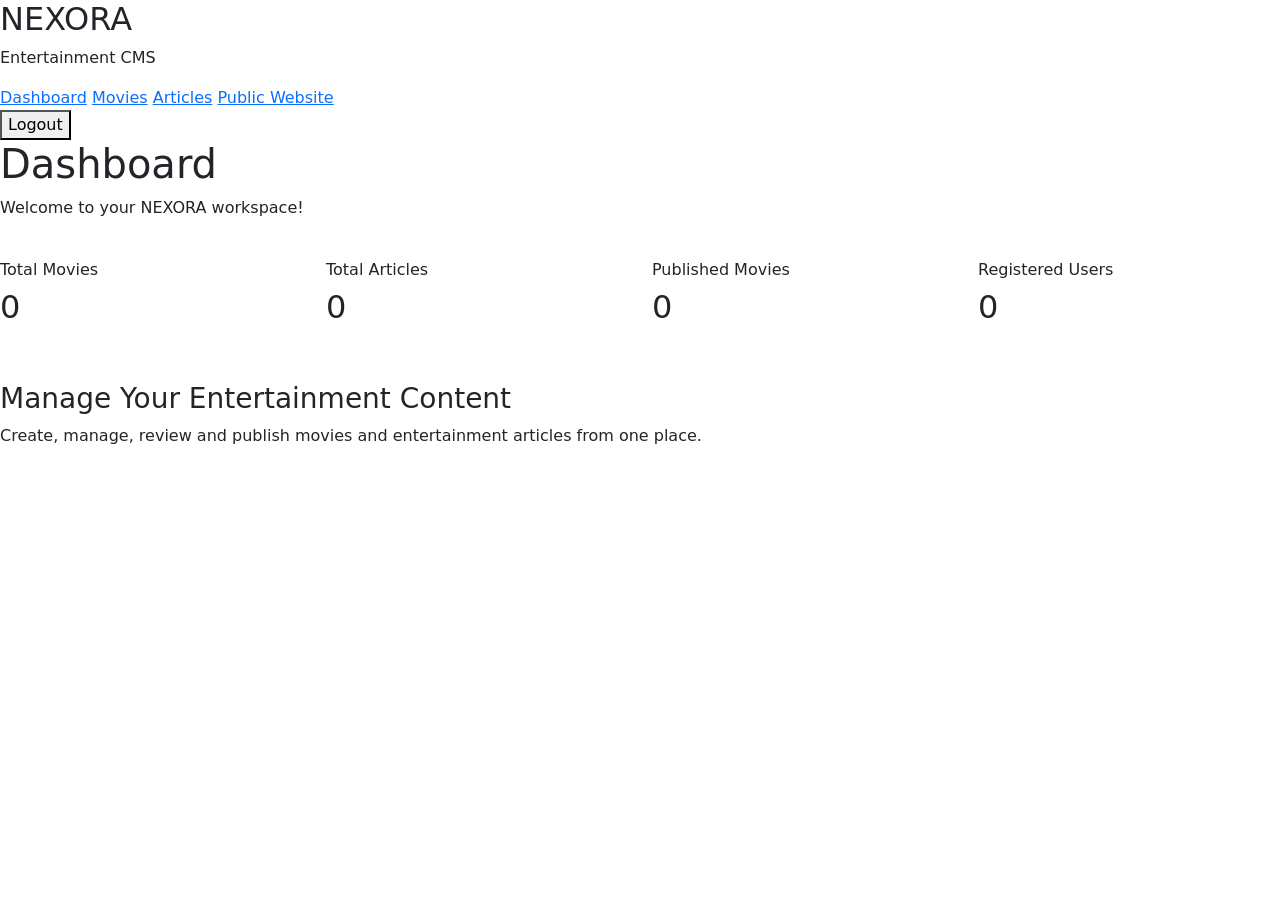
==== frontend/dashboard.html @ 6148d0ea "Initial commit - NEXORA CMS" ====
<!DOCTYPE html>
<html lang="en">
<head>
    <meta charset="UTF-8">
    <meta name="viewport" content="width=device-width, initial-scale=1.0">

    <title>NEXORA | Dashboard</title>

    <!-- Bootstrap CSS -->
    <link href="https://cdn.jsdelivr.net/npm/bootstrap@5.3.3/dist/css/bootstrap.min.css" rel="stylesheet">

    <!-- Custom CSS -->
    <link rel="stylesheet" href="css/style.css">
</head>

<body>

    <div class="dashboard-container">

        <!-- Sidebar -->
        <aside class="sidebar">

            <h2 class="sidebar-logo">NEXORA</h2>
            <p class="sidebar-tagline">Entertainment CMS</p>

            <nav>
                <a href="dashboard.html" class="active">Dashboard</a>
                <a href="movies.html">Movies</a>
                <a href="articles.html">Articles</a>
                <a href="public.html">Public Website</a>
            </nav>

            <button onclick="logout()" class="logout-btn">
                Logout
            </button>

        </aside>


        <!-- Main Content -->
        <main class="main-content">

            <div class="dashboard-header">
                <div>
                    <h1>Dashboard</h1>
                    <p>Welcome to your NEXORA workspace!</p>
                </div>
            </div>

            <!-- Statistics Cards -->
            <div class="row g-4 mt-3">

                <div class="col-md-6 col-lg-3">
                    <div class="stat-card">
                        <h6>Total Movies</h6>
                        <h2 id="totalMovies">0</h2>
                    </div>
                </div>

                <div class="col-md-6 col-lg-3">
                    <div class="stat-card">
                        <h6>Total Articles</h6>
                        <h2 id="totalArticles">0</h2>
                    </div>
                </div>

                <div class="col-md-6 col-lg-3">
                    <div class="stat-card">
                        <h6>Published Movies</h6>
                        <h2 id="publishedMovies">0</h2>
                    </div>
                </div>

                <div class="col-md-6 col-lg-3">
                    <div class="stat-card">
                        <h6>Registered Users</h6>
                        <h2 id="totalUsers">0</h2>
                    </div>
                </div>

            </div>

            <!-- Welcome Section -->
            <div class="welcome-card mt-5">
                <h3>Manage Your Entertainment Content</h3>
                <p>
                    Create, manage, review and publish movies and entertainment articles
                    from one place.
                </p>
            </div>

        </main>

    </div>


    <script src="js/dashboard.js"></script>

</body>
</html>
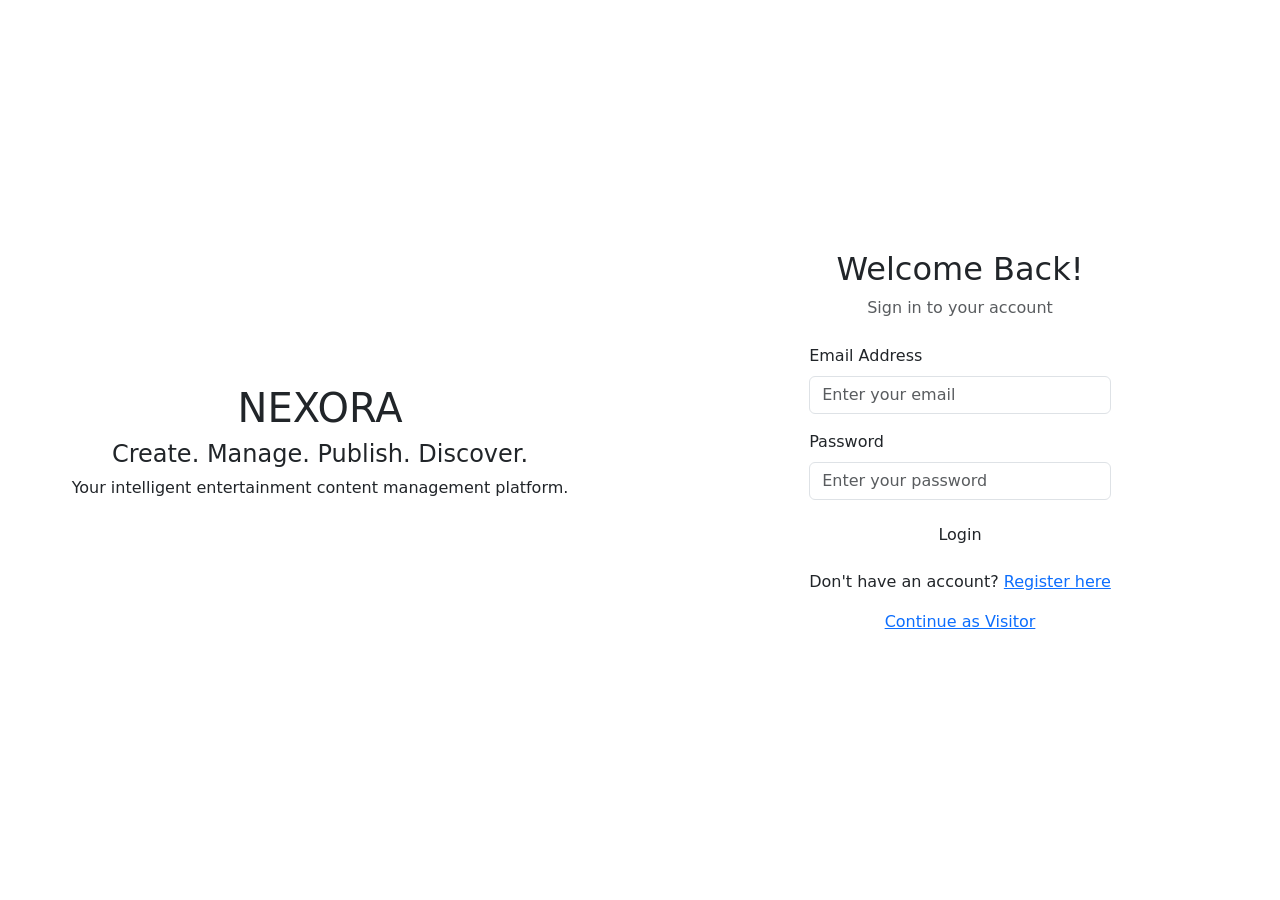
==== commit d6c4ead3: "Fix frontend asset paths for Vercel" ====
--- a/frontend/dashboard.html
+++ b/frontend/dashboard.html
@@ -95,7 +95,7 @@
     </div>
 
 
-    <script src="js/dashboard.js"></script>
+    <script src="JS/dashboard.js"></script>
 
 </body>
 </html>
